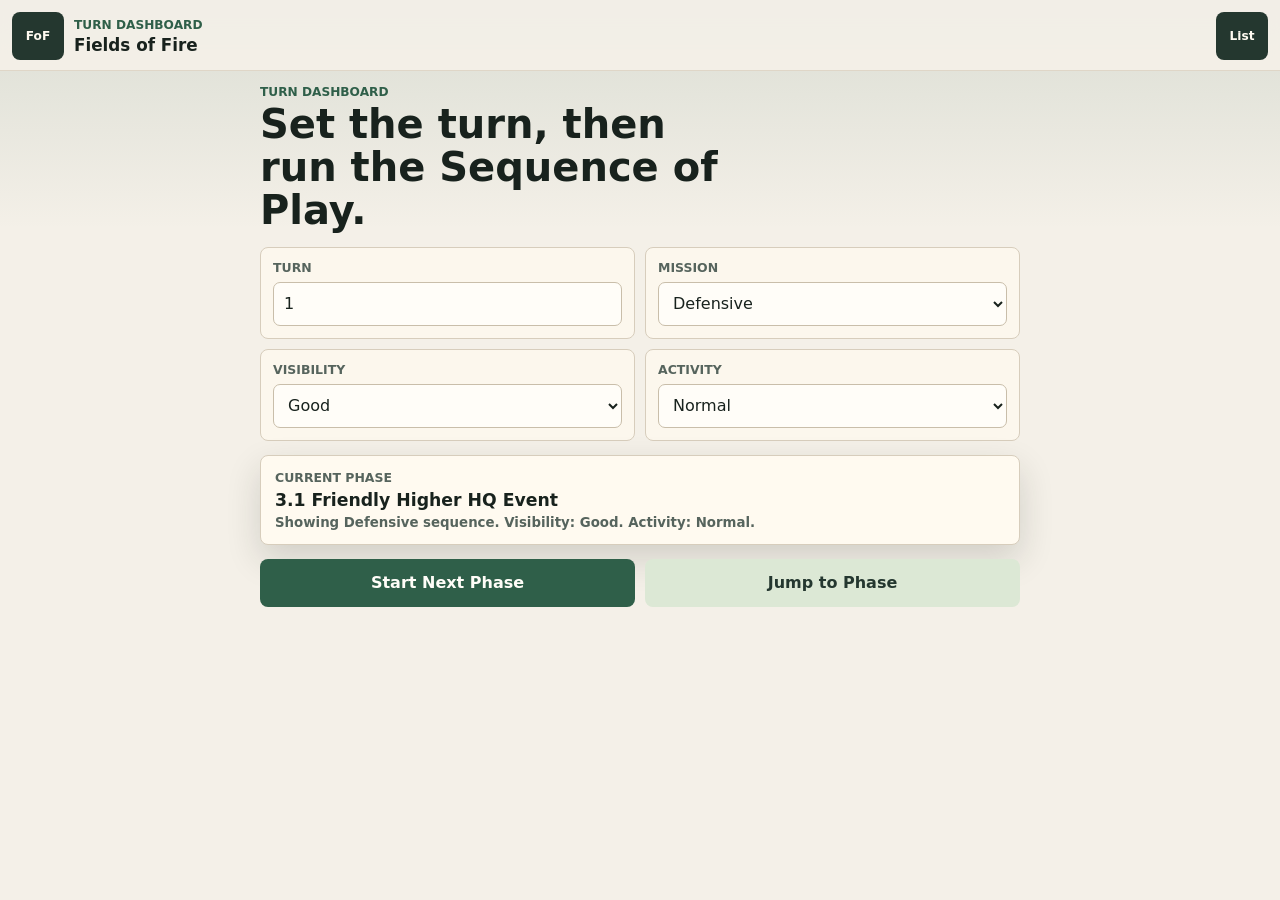
==== index.html @ 1a223e59 "Convert sequence of play into a series of pages" ====
<!doctype html>
<html lang="en">
  <head>
    <meta charset="utf-8">
    <meta name="viewport" content="width=device-width, initial-scale=1, viewport-fit=cover">
    <meta name="theme-color" content="#24372f">
    <meta name="apple-mobile-web-app-capable" content="yes">
    <meta name="apple-mobile-web-app-status-bar-style" content="black-translucent">
    <meta name="apple-mobile-web-app-title" content="FoF Aid">
    <meta name="mobile-web-app-capable" content="yes">
    <title>Fields of Fire Turn Aid</title>
    <link rel="manifest" href="manifest.webmanifest">
    <link rel="apple-touch-icon" href="assets/icon.svg">
    <link rel="icon" href="assets/icon.svg" type="image/svg+xml">
    <link rel="stylesheet" href="styles.css">
    <script src="app.js" defer></script>
  </head>
  <body>
    <div class="app-shell">
      <header class="top-bar">
        <button class="icon-button" id="dashboardButton" type="button" aria-label="Open dashboard">
          <span aria-hidden="true">FoF</span>
        </button>
        <div class="phase-meta">
          <p id="phaseKicker">Turn Dashboard</p>
          <h1 id="phaseTitle">Fields of Fire</h1>
        </div>
        <button class="icon-button" id="jumpToggle" type="button" aria-label="Open phase list" aria-expanded="false">
          <span aria-hidden="true">List</span>
        </button>
      </header>

      <main>
        <section class="dashboard" id="dashboard" aria-labelledby="dashboardTitle">
          <div class="dashboard-heading">
            <p class="eyebrow">Turn Dashboard</p>
            <h2 id="dashboardTitle">Set the turn, then run the Sequence of Play.</h2>
          </div>

          <div class="dashboard-grid">
            <label class="field">
              <span>Turn</span>
              <input id="turnInput" inputmode="numeric" min="1" type="number" value="1">
            </label>

            <label class="field">
              <span>Mission</span>
              <select id="missionSelect">
                <option value="defensive">Defensive</option>
                <option value="offensive">Offensive</option>
                <option value="patrol">Combat Patrol</option>
              </select>
            </label>

            <label class="field">
              <span>Visibility</span>
              <select id="visibilitySelect">
                <option>Good</option>
                <option>Limited</option>
                <option>Night</option>
                <option>Smoke / Dust</option>
              </select>
            </label>

            <label class="field">
              <span>Activity</span>
              <select id="activitySelect">
                <option>Normal</option>
                <option>Quiet</option>
                <option>Intense</option>
                <option>Mission Special</option>
              </select>
            </label>
          </div>

          <div class="status-card">
            <span>Current phase</span>
            <strong id="dashboardPhase">3.1 Higher HQ Event</strong>
            <small id="dashboardFilter">Showing Defensive sequence.</small>
          </div>

          <div class="dashboard-actions">
            <button class="primary-action" id="startButton" type="button">Start Next Phase</button>
            <button class="secondary-action" id="referenceButton" type="button">Jump to Phase</button>
          </div>
        </section>

        <section class="phase-view" id="phaseView" hidden aria-live="polite">
          <div class="progress-wrap" aria-label="Phase progress">
            <span id="progressText">Phase 1 of 8</span>
            <div class="progress-track">
              <span id="progressBar"></span>
            </div>
          </div>

          <article class="phase-card">
            <p class="eyebrow" id="phaseNumber">3.1</p>
            <h2 id="taskTitle">Higher HQ Event</h2>
            <p class="task-copy" id="taskCopy"></p>
            <div class="reminder-strip" id="reminderStrip"></div>
            <div class="substeps" id="substeps"></div>
          </article>

          <nav class="phase-controls" aria-label="Phase navigation">
            <button class="secondary-action" id="previousButton" type="button">Previous</button>
            <button class="primary-action" id="nextButton" type="button">Next Phase</button>
          </nav>
        </section>
      </main>

      <aside class="jump-panel" id="jumpPanel" hidden>
        <div class="jump-panel-header">
          <h2>Sequence</h2>
          <button class="text-button" id="closeJumpButton" type="button">Close</button>
        </div>
        <ol id="jumpList"></ol>
      </aside>
    </div>
  </body>
</html>
---- styles.css ----
:root {
  --bg: #f4f0e8;
  --ink: #18221d;
  --muted: #56645d;
  --panel: #fffaf0;
  --line: #d7cdbc;
  --accent: #2f5f49;
  --accent-strong: #24372f;
  --accent-soft: #dce8d5;
  --warning: #77592b;
  --warning-soft: #f1dfba;
  --shadow: 0 14px 34px rgba(29, 37, 32, 0.16);
  font-family: Inter, ui-sans-serif, system-ui, -apple-system, BlinkMacSystemFont, "Segoe UI", sans-serif;
}

* {
  box-sizing: border-box;
}

html {
  min-height: 100%;
  background: var(--bg);
  color: var(--ink);
}

body {
  min-height: 100%;
  margin: 0;
  color: var(--ink);
  background:
    linear-gradient(180deg, rgba(47, 95, 73, 0.13), transparent 230px),
    var(--bg);
}

button,
input,
select {
  font: inherit;
}

button {
  cursor: pointer;
  touch-action: manipulation;
}

.app-shell {
  min-height: 100svh;
  padding: max(12px, env(safe-area-inset-top)) max(12px, env(safe-area-inset-right)) max(18px, env(safe-area-inset-bottom)) max(12px, env(safe-area-inset-left));
}

.top-bar {
  position: sticky;
  top: 0;
  z-index: 3;
  display: grid;
  grid-template-columns: 52px 1fr 52px;
  align-items: center;
  gap: 10px;
  min-height: 64px;
  margin: -12px -12px 14px;
  padding: max(12px, env(safe-area-inset-top)) max(12px, env(safe-area-inset-right)) 10px max(12px, env(safe-area-inset-left));
  background: rgba(244, 240, 232, 0.94);
  border-bottom: 1px solid rgba(215, 205, 188, 0.72);
  backdrop-filter: blur(16px);
}

.phase-meta {
  min-width: 0;
}

.phase-meta p,
.eyebrow {
  margin: 0 0 4px;
  color: var(--accent);
  font-size: 0.76rem;
  font-weight: 800;
  letter-spacing: 0;
  text-transform: uppercase;
}

.phase-meta h1,
.dashboard-heading h2,
.phase-card h2 {
  margin: 0;
  line-height: 1.08;
}

.phase-meta h1 {
  overflow: hidden;
  font-size: 1.05rem;
  text-overflow: ellipsis;
  white-space: nowrap;
}

.icon-button,
.text-button,
.primary-action,
.secondary-action {
  min-height: 48px;
  border: 0;
  border-radius: 8px;
  font-weight: 800;
}

.icon-button {
  width: 52px;
  color: var(--panel);
  background: var(--accent-strong);
  font-size: 0.76rem;
}

.dashboard,
.phase-view {
  max-width: 760px;
  margin: 0 auto;
}

.dashboard {
  display: grid;
  gap: 14px;
}

.dashboard-heading h2 {
  max-width: 12em;
  font-size: clamp(1.6rem, 9vw, 2.5rem);
}

.dashboard-grid {
  display: grid;
  grid-template-columns: 1fr;
  gap: 10px;
}

.field {
  display: grid;
  gap: 7px;
  padding: 12px;
  background: rgba(255, 250, 240, 0.76);
  border: 1px solid var(--line);
  border-radius: 8px;
}

.field span,
.status-card span {
  color: var(--muted);
  font-size: 0.78rem;
  font-weight: 800;
  text-transform: uppercase;
}

.field input,
.field select {
  width: 100%;
  min-height: 44px;
  padding: 8px 10px;
  color: var(--ink);
  background: #fffdf8;
  border: 1px solid #c9beaa;
  border-radius: 7px;
}

.status-card,
.phase-card {
  background: var(--panel);
  border: 1px solid var(--line);
  border-radius: 8px;
  box-shadow: var(--shadow);
}

.status-card {
  display: grid;
  gap: 5px;
  padding: 14px;
}

.status-card strong {
  font-size: 1.08rem;
}

.status-card small {
  color: var(--muted);
  font-weight: 650;
}

.dashboard-actions,
.phase-controls {
  display: grid;
  grid-template-columns: 1fr;
  gap: 10px;
}

.primary-action,
.secondary-action {
  width: 100%;
  padding: 13px 16px;
}

.primary-action {
  color: #fffdf8;
  background: var(--accent);
}

.secondary-action,
.text-button {
  color: var(--accent-strong);
  background: var(--accent-soft);
}

.progress-wrap {
  display: grid;
  gap: 8px;
  margin-bottom: 12px;
  color: var(--muted);
  font-size: 0.86rem;
  font-weight: 800;
}

.progress-track {
  height: 9px;
  overflow: hidden;
  background: #ded6c8;
  border-radius: 999px;
}

.progress-track span {
  display: block;
  width: 10%;
  height: 100%;
  background: var(--accent);
  border-radius: inherit;
  transition: width 160ms ease;
}

.phase-card {
  padding: 16px;
}

.phase-card h2 {
  font-size: clamp(1.7rem, 9vw, 2.6rem);
}

.task-copy {
  margin: 14px 0 0;
  color: #29342f;
  font-size: 1.08rem;
  line-height: 1.45;
}

.reminder-strip {
  margin: 16px 0 0;
  padding: 12px;
  color: #352711;
  background: var(--warning-soft);
  border-left: 5px solid var(--warning);
  border-radius: 7px;
  font-weight: 760;
  line-height: 1.35;
}

.substeps {
  display: grid;
  gap: 8px;
  margin-top: 16px;
}

.substep {
  display: grid;
  gap: 4px;
  padding: 11px 12px;
  background: #fffdf8;
  border: 1px solid var(--line);
  border-radius: 8px;
}

.substep strong {
  font-size: 0.98rem;
}

.substep span {
  color: var(--muted);
  font-size: 0.92rem;
  line-height: 1.32;
}

.detail-block {
  padding: 10px 12px;
  background: #f7f2e8;
  border: 1px dashed #c8bca8;
  border-radius: 8px;
}

.detail-block summary {
  min-height: 32px;
  color: var(--accent-strong);
  font-weight: 850;
  cursor: pointer;
}

.detail-block p {
  margin: 8px 0 0;
  color: var(--muted);
  font-size: 0.92rem;
  line-height: 1.36;
}

.phase-controls {
  position: sticky;
  bottom: 0;
  margin: 12px -12px -18px;
  padding: 10px max(12px, env(safe-area-inset-right)) max(14px, env(safe-area-inset-bottom)) max(12px, env(safe-area-inset-left));
  background: rgba(244, 240, 232, 0.94);
  border-top: 1px solid rgba(215, 205, 188, 0.82);
  backdrop-filter: blur(16px);
}

.jump-panel {
  position: fixed;
  inset: 0;
  z-index: 10;
  display: grid;
  grid-template-rows: auto 1fr;
  padding: max(14px, env(safe-area-inset-top)) max(12px, env(safe-area-inset-right)) max(14px, env(safe-area-inset-bottom)) max(12px, env(safe-area-inset-left));
  background: rgba(24, 34, 29, 0.96);
  color: #fffdf8;
}

.jump-panel[hidden],
.phase-view[hidden],
.dashboard[hidden] {
  display: none;
}

.jump-panel-header {
  display: flex;
  align-items: center;
  justify-content: space-between;
  gap: 12px;
  margin-bottom: 12px;
}

.jump-panel h2 {
  margin: 0;
}

.jump-panel ol {
  display: grid;
  gap: 8px;
  min-height: 0;
  margin: 0;
  padding: 0;
  overflow: auto;
  list-style: none;
}

.jump-panel li {
  margin: 0;
}

.jump-panel button {
  width: 100%;
  min-height: 52px;
  padding: 12px;
  color: var(--ink);
  text-align: left;
  background: #fffaf0;
  border: 1px solid #eadfcf;
  border-radius: 8px;
}

.jump-panel button[aria-current="step"] {
  outline: 3px solid #9fc7ab;
}

.skip-note {
  color: #f7d99a;
  font-size: 0.84rem;
}

@media (min-width: 520px) {
  .dashboard-grid {
    grid-template-columns: repeat(2, minmax(0, 1fr));
  }

  .dashboard-actions,
  .phase-controls {
    grid-template-columns: 1fr 1fr;
  }
}

@media (orientation: landscape) and (max-height: 520px) {
  .top-bar {
    min-height: 56px;
    margin-bottom: 10px;
  }

  .dashboard-heading h2,
  .phase-card h2 {
    font-size: 1.55rem;
  }

  .phase-card {
    min-height: auto;
    padding: 12px;
  }

  .task-copy {
    margin-top: 8px;
    font-size: 0.98rem;
  }

  .reminder-strip,
  .substeps {
    margin-top: 10px;
  }
}
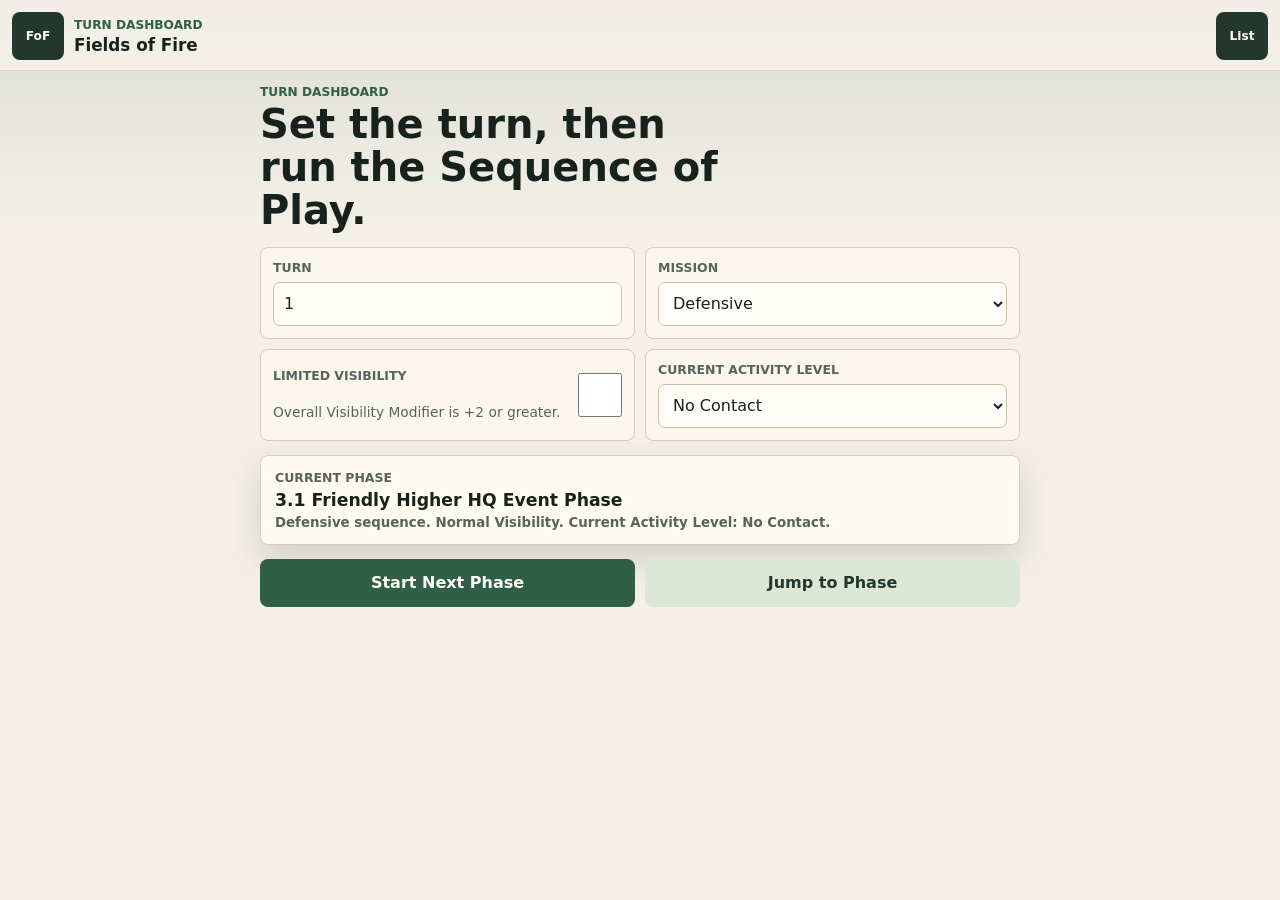
==== commit 0bebf08a: "[agent] Complete sequence of play workflow" ====
--- a/index.html
+++ b/index.html
@@ -48,28 +48,19 @@
               <select id="missionSelect">
                 <option value="defensive">Defensive</option>
                 <option value="offensive">Offensive</option>
-                <option value="patrol">Combat Patrol</option>
+                <option value="combatPatrol">Combat Patrol</option>
               </select>
             </label>
 
-            <label class="field">
-              <span>Visibility</span>
-              <select id="visibilitySelect">
-                <option>Good</option>
-                <option>Limited</option>
-                <option>Night</option>
-                <option>Smoke / Dust</option>
-              </select>
+            <label class="field check-field">
+              <span>Limited Visibility</span>
+              <input id="limitedVisibilityInput" type="checkbox">
+              <small>Overall Visibility Modifier is +2 or greater.</small>
             </label>
 
             <label class="field">
-              <span>Activity</span>
-              <select id="activitySelect">
-                <option>Normal</option>
-                <option>Quiet</option>
-                <option>Intense</option>
-                <option>Mission Special</option>
-              </select>
+              <span>Current Activity Level</span>
+              <select id="activitySelect"></select>
             </label>
           </div>
 
@@ -91,6 +82,19 @@
             <div class="progress-track">
               <span id="progressBar"></span>
             </div>
+            <div class="state-chips" id="stateChips"></div>
+          </div>
+
+          <div class="phase-state-controls">
+            <label class="field">
+              <span>Current Activity Level</span>
+              <select id="phaseActivitySelect"></select>
+            </label>
+            <label class="field check-field">
+              <span>Limited Visibility</span>
+              <input id="phaseVisibilityInput" type="checkbox">
+              <small>Overall Visibility Modifier is +2 or greater.</small>
+            </label>
           </div>
 
           <article class="phase-card">
@@ -98,6 +102,7 @@
             <h2 id="taskTitle">Higher HQ Event</h2>
             <p class="task-copy" id="taskCopy"></p>
             <div class="reminder-strip" id="reminderStrip"></div>
+            <div class="global-reminder" id="globalReminder"></div>
             <div class="substeps" id="substeps"></div>
           </article>
 
--- a/styles.css
+++ b/styles.css
@@ -9,6 +9,7 @@
   --accent-soft: #dce8d5;
   --warning: #77592b;
   --warning-soft: #f1dfba;
+  --danger-soft: #f4e2d7;
   --shadow: 0 14px 34px rgba(29, 37, 32, 0.16);
   font-family: Inter, ui-sans-serif, system-ui, -apple-system, BlinkMacSystemFont, "Segoe UI", sans-serif;
 }
@@ -115,6 +116,10 @@
   margin: 0 auto;
 }
 
+.phase-view {
+  padding-bottom: calc(112px + env(safe-area-inset-bottom));
+}
+
 .dashboard {
   display: grid;
   gap: 14px;
@@ -125,10 +130,15 @@
   font-size: clamp(1.6rem, 9vw, 2.5rem);
 }
 
-.dashboard-grid {
+.dashboard-grid,
+.phase-state-controls {
   display: grid;
   grid-template-columns: 1fr;
   gap: 10px;
+}
+
+.phase-state-controls {
+  margin-bottom: 12px;
 }
 
 .field {
@@ -159,6 +169,34 @@
   border-radius: 7px;
 }
 
+.field input[type="checkbox"] {
+  width: 44px;
+  height: 44px;
+  margin: 0;
+  accent-color: var(--accent);
+}
+
+.field small {
+  color: var(--muted);
+  font-size: 0.86rem;
+  line-height: 1.25;
+}
+
+.check-field {
+  grid-template-columns: 1fr auto;
+  align-items: center;
+}
+
+.check-field span,
+.check-field small {
+  grid-column: 1;
+}
+
+.check-field input {
+  grid-column: 2;
+  grid-row: 1 / span 2;
+}
+
 .status-card,
 .phase-card {
   background: var(--panel);
@@ -231,76 +269,194 @@
   transition: width 160ms ease;
 }
 
+.state-chips {
+  display: flex;
+  flex-wrap: wrap;
+  gap: 7px;
+}
+
+.state-chip {
+  min-height: 30px;
+  padding: 6px 9px;
+  color: var(--accent-strong);
+  background: rgba(220, 232, 213, 0.86);
+  border: 1px solid #c3d5bd;
+  border-radius: 999px;
+  font-size: 0.78rem;
+  font-weight: 850;
+  line-height: 1.15;
+}
+
 .phase-card {
   padding: 16px;
 }
 
 .phase-card h2 {
-  font-size: clamp(1.7rem, 9vw, 2.6rem);
+  font-size: clamp(1.45rem, 8vw, 2.25rem);
 }
 
 .task-copy {
+  margin: 12px 0 0;
+  color: #29342f;
+  font-size: 1rem;
+  line-height: 1.42;
+}
+
+.reminder-strip,
+.global-reminder {
   margin: 14px 0 0;
-  color: #29342f;
-  font-size: 1.08rem;
-  line-height: 1.45;
+  padding: 12px;
+  border-radius: 7px;
+  font-weight: 760;
+  line-height: 1.35;
 }
 
 .reminder-strip {
-  margin: 16px 0 0;
-  padding: 12px;
   color: #352711;
   background: var(--warning-soft);
   border-left: 5px solid var(--warning);
-  border-radius: 7px;
-  font-weight: 760;
-  line-height: 1.35;
+}
+
+.global-reminder {
+  color: #1f3428;
+  background: #e7efe1;
+  border-left: 5px solid var(--accent);
 }
 
 .substeps {
   display: grid;
+  gap: 0;
+  margin-top: 16px;
+}
+
+.phase-group {
+  padding: 13px 0;
+  border-top: 1px solid var(--line);
+}
+
+.phase-group:first-child {
+  padding-top: 0;
+  border-top: 0;
+}
+
+.phase-group h3 {
+  margin: 0;
+  color: var(--accent-strong);
+  font-size: 0.95rem;
+  line-height: 1.18;
+}
+
+.do-now {
+  margin: 6px 0 10px;
+  color: var(--ink);
+  font-weight: 850;
+  line-height: 1.32;
+}
+
+.checklist {
+  display: grid;
   gap: 8px;
-  margin-top: 16px;
-}
-
-.substep {
-  display: grid;
-  gap: 4px;
-  padding: 11px 12px;
+}
+
+.check-row {
+  display: grid;
+  grid-template-columns: 28px 1fr;
+  align-items: start;
+  gap: 10px;
+  width: 100%;
+  min-height: 44px;
+  padding: 10px;
+  color: var(--ink);
+  text-align: left;
   background: #fffdf8;
   border: 1px solid var(--line);
   border-radius: 8px;
 }
 
-.substep strong {
-  font-size: 0.98rem;
-}
-
-.substep span {
+.check-row.is-checked {
+  background: #edf4e8;
+  border-color: #abc7a1;
+}
+
+.check-marker {
+  display: grid;
+  place-items: center;
+  width: 24px;
+  height: 24px;
+  margin-top: 1px;
+  color: #fffdf8;
+  background: #fffdf8;
+  border: 2px solid #9b8f7b;
+  border-radius: 6px;
+  font-size: 0.92rem;
+  font-weight: 900;
+}
+
+.is-checked .check-marker {
+  background: var(--accent);
+  border-color: var(--accent);
+}
+
+.check-copy {
+  display: grid;
+  gap: 4px;
+  min-width: 0;
+}
+
+.check-copy strong {
+  font-size: 0.94rem;
+  line-height: 1.24;
+}
+
+.check-copy span {
   color: var(--muted);
-  font-size: 0.92rem;
+  font-size: 0.88rem;
   line-height: 1.32;
 }
 
-.detail-block {
-  padding: 10px 12px;
-  background: #f7f2e8;
-  border: 1px dashed #c8bca8;
-  border-radius: 8px;
-}
-
-.detail-block summary {
-  min-height: 32px;
-  color: var(--accent-strong);
+.is-checked .check-copy strong {
+  text-decoration: line-through;
+  text-decoration-thickness: 2px;
+}
+
+.phase-group.is-skipped {
+  margin: 8px 0;
+  padding: 12px;
+  color: #6f5c44;
+  background: var(--danger-soft);
+  border: 1px dashed #b88c72;
+  border-radius: 8px;
+}
+
+.phase-group.is-skipped h3,
+.phase-group.is-skipped .do-now {
+  color: #6f4c36;
+}
+
+.check-row.is-skipped-row {
+  color: #6f5c44;
+  background: var(--danger-soft);
+  border-style: dashed;
+  border-color: #b88c72;
+  cursor: default;
+}
+
+.is-skipped-row .check-marker {
+  color: #6f4c36;
+  background: transparent;
+  border-color: #b88c72;
+}
+
+.is-skipped-row .check-copy strong,
+.is-skipped-row .check-copy span {
+  color: #6f4c36;
+}
+
+.skip-reason {
+  margin: 0;
+  color: #6f4c36;
+  font-size: 0.9rem;
   font-weight: 850;
-  cursor: pointer;
-}
-
-.detail-block p {
-  margin: 8px 0 0;
-  color: var(--muted);
-  font-size: 0.92rem;
-  line-height: 1.36;
 }
 
 .phase-controls {
@@ -357,6 +513,8 @@
 }
 
 .jump-panel button {
+  display: grid;
+  gap: 4px;
   width: 100%;
   min-height: 52px;
   padding: 12px;
@@ -367,17 +525,34 @@
   border-radius: 8px;
 }
 
+.jump-panel button span {
+  font-weight: 850;
+}
+
+.jump-panel button small {
+  color: var(--muted);
+  font-size: 0.8rem;
+  font-weight: 700;
+}
+
 .jump-panel button[aria-current="step"] {
   outline: 3px solid #9fc7ab;
 }
 
 .skip-note {
+  min-height: 52px;
+  padding: 12px;
   color: #f7d99a;
+  background: rgba(255, 250, 240, 0.08);
+  border: 1px dashed rgba(247, 217, 154, 0.58);
+  border-radius: 8px;
   font-size: 0.84rem;
+  font-weight: 800;
 }
 
 @media (min-width: 520px) {
-  .dashboard-grid {
+  .dashboard-grid,
+  .phase-state-controls {
     grid-template-columns: repeat(2, minmax(0, 1fr));
   }
 
@@ -395,7 +570,7 @@
 
   .dashboard-heading h2,
   .phase-card h2 {
-    font-size: 1.55rem;
+    font-size: 1.45rem;
   }
 
   .phase-card {
@@ -405,10 +580,11 @@
 
   .task-copy {
     margin-top: 8px;
-    font-size: 0.98rem;
+    font-size: 0.96rem;
   }
 
   .reminder-strip,
+  .global-reminder,
   .substeps {
     margin-top: 10px;
   }
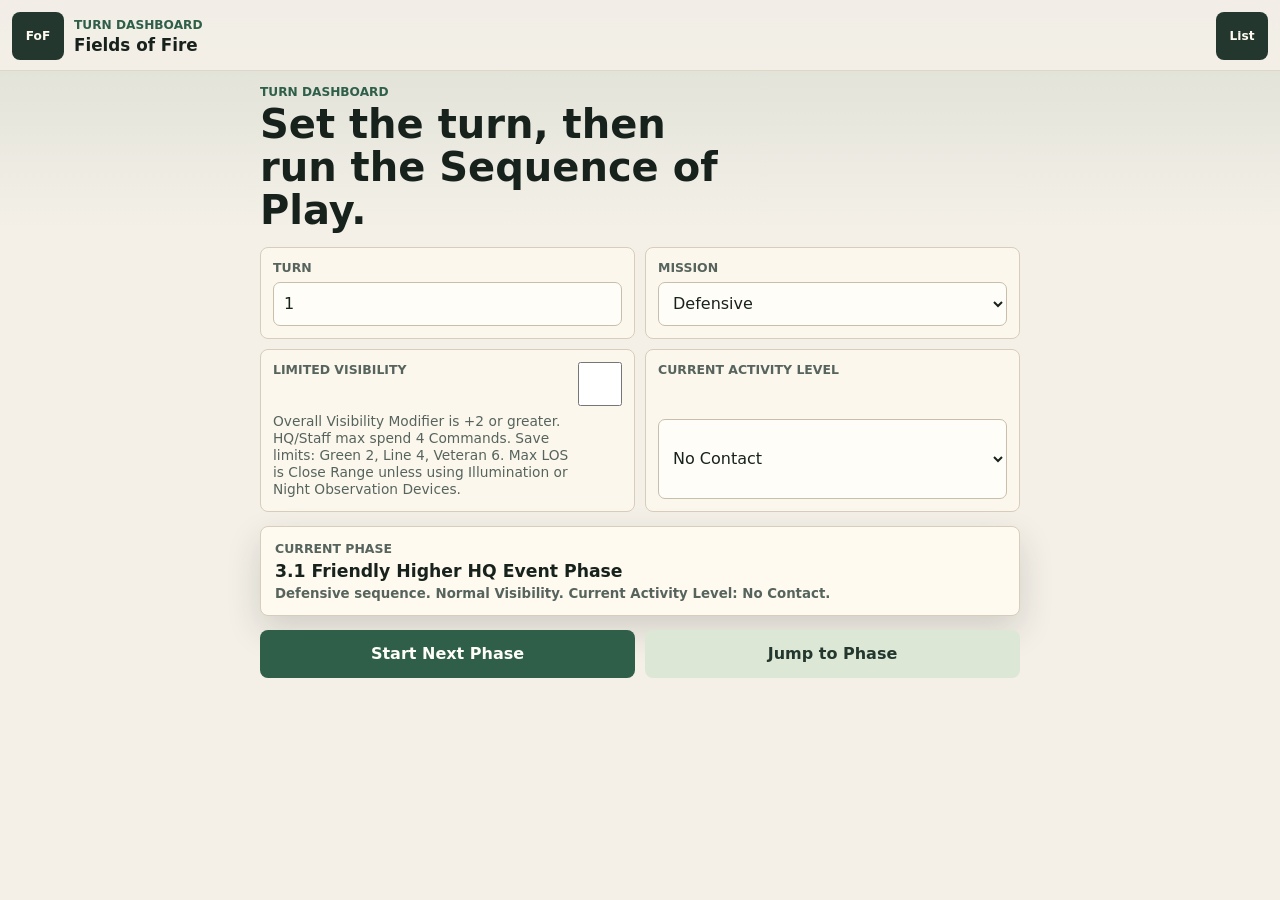
==== commit 41ca24ce: "[agent] Remove duplicate phase summary blocks" ====
--- a/index.html
+++ b/index.html
@@ -55,7 +55,7 @@
             <label class="field check-field">
               <span>Limited Visibility</span>
               <input id="limitedVisibilityInput" type="checkbox">
-              <small>Overall Visibility Modifier is +2 or greater.</small>
+              <small>Overall Visibility Modifier is +2 or greater. HQ/Staff max spend 4 Commands. Save limits: Green 2, Line 4, Veteran 6. Max LOS is Close Range unless using Illumination or Night Observation Devices.</small>
             </label>
 
             <label class="field">
@@ -93,15 +93,13 @@
             <label class="field check-field">
               <span>Limited Visibility</span>
               <input id="phaseVisibilityInput" type="checkbox">
-              <small>Overall Visibility Modifier is +2 or greater.</small>
+              <small>Overall Visibility Modifier is +2 or greater. HQ/Staff max spend 4 Commands. Save limits: Green 2, Line 4, Veteran 6. Max LOS is Close Range unless using Illumination or Night Observation Devices.</small>
             </label>
           </div>
 
           <article class="phase-card">
             <p class="eyebrow" id="phaseNumber">3.1</p>
             <h2 id="taskTitle">Higher HQ Event</h2>
-            <p class="task-copy" id="taskCopy"></p>
-            <div class="reminder-strip" id="reminderStrip"></div>
             <div class="global-reminder" id="globalReminder"></div>
             <div class="substeps" id="substeps"></div>
           </article>
--- a/styles.css
+++ b/styles.css
@@ -10,6 +10,9 @@
   --warning: #77592b;
   --warning-soft: #f1dfba;
   --danger-soft: #f4e2d7;
+  --disabled-soft: #ece8df;
+  --disabled-line: #beb7aa;
+  --disabled-ink: #746e64;
   --shadow: 0 14px 34px rgba(29, 37, 32, 0.16);
   font-family: Inter, ui-sans-serif, system-ui, -apple-system, BlinkMacSystemFont, "Segoe UI", sans-serif;
 }
@@ -184,7 +187,7 @@
 
 .check-field {
   grid-template-columns: 1fr auto;
-  align-items: center;
+  align-items: start;
 }
 
 .check-field span,
@@ -194,7 +197,8 @@
 
 .check-field input {
   grid-column: 2;
-  grid-row: 1 / span 2;
+  grid-row: 1;
+  justify-self: end;
 }
 
 .status-card,
@@ -295,32 +299,15 @@
   font-size: clamp(1.45rem, 8vw, 2.25rem);
 }
 
-.task-copy {
-  margin: 12px 0 0;
-  color: #29342f;
-  font-size: 1rem;
-  line-height: 1.42;
-}
-
-.reminder-strip,
 .global-reminder {
   margin: 14px 0 0;
   padding: 12px;
   border-radius: 7px;
-  font-weight: 760;
-  line-height: 1.35;
-}
-
-.reminder-strip {
-  color: #352711;
-  background: var(--warning-soft);
-  border-left: 5px solid var(--warning);
-}
-
-.global-reminder {
   color: #1f3428;
   background: #e7efe1;
   border-left: 5px solid var(--accent);
+  font-weight: 760;
+  line-height: 1.35;
 }
 
 .substeps {
@@ -420,43 +407,35 @@
 }
 
 .phase-group.is-skipped {
-  margin: 8px 0;
-  padding: 12px;
-  color: #6f5c44;
-  background: var(--danger-soft);
-  border: 1px dashed #b88c72;
-  border-radius: 8px;
+  color: var(--disabled-ink);
 }
 
 .phase-group.is-skipped h3,
 .phase-group.is-skipped .do-now {
-  color: #6f4c36;
+  color: var(--disabled-ink);
+}
+
+.phase-group.is-skipped .checklist {
+  margin-top: 8px;
 }
 
 .check-row.is-skipped-row {
-  color: #6f5c44;
-  background: var(--danger-soft);
+  color: var(--disabled-ink);
+  background: var(--disabled-soft);
   border-style: dashed;
-  border-color: #b88c72;
+  border-color: var(--disabled-line);
   cursor: default;
 }
 
 .is-skipped-row .check-marker {
-  color: #6f4c36;
+  color: var(--disabled-ink);
   background: transparent;
-  border-color: #b88c72;
+  border-color: var(--disabled-line);
 }
 
 .is-skipped-row .check-copy strong,
 .is-skipped-row .check-copy span {
-  color: #6f4c36;
-}
-
-.skip-reason {
-  margin: 0;
-  color: #6f4c36;
-  font-size: 0.9rem;
-  font-weight: 850;
+  color: var(--disabled-ink);
 }
 
 .phase-controls {
@@ -578,12 +557,6 @@
     padding: 12px;
   }
 
-  .task-copy {
-    margin-top: 8px;
-    font-size: 0.96rem;
-  }
-
-  .reminder-strip,
   .global-reminder,
   .substeps {
     margin-top: 10px;
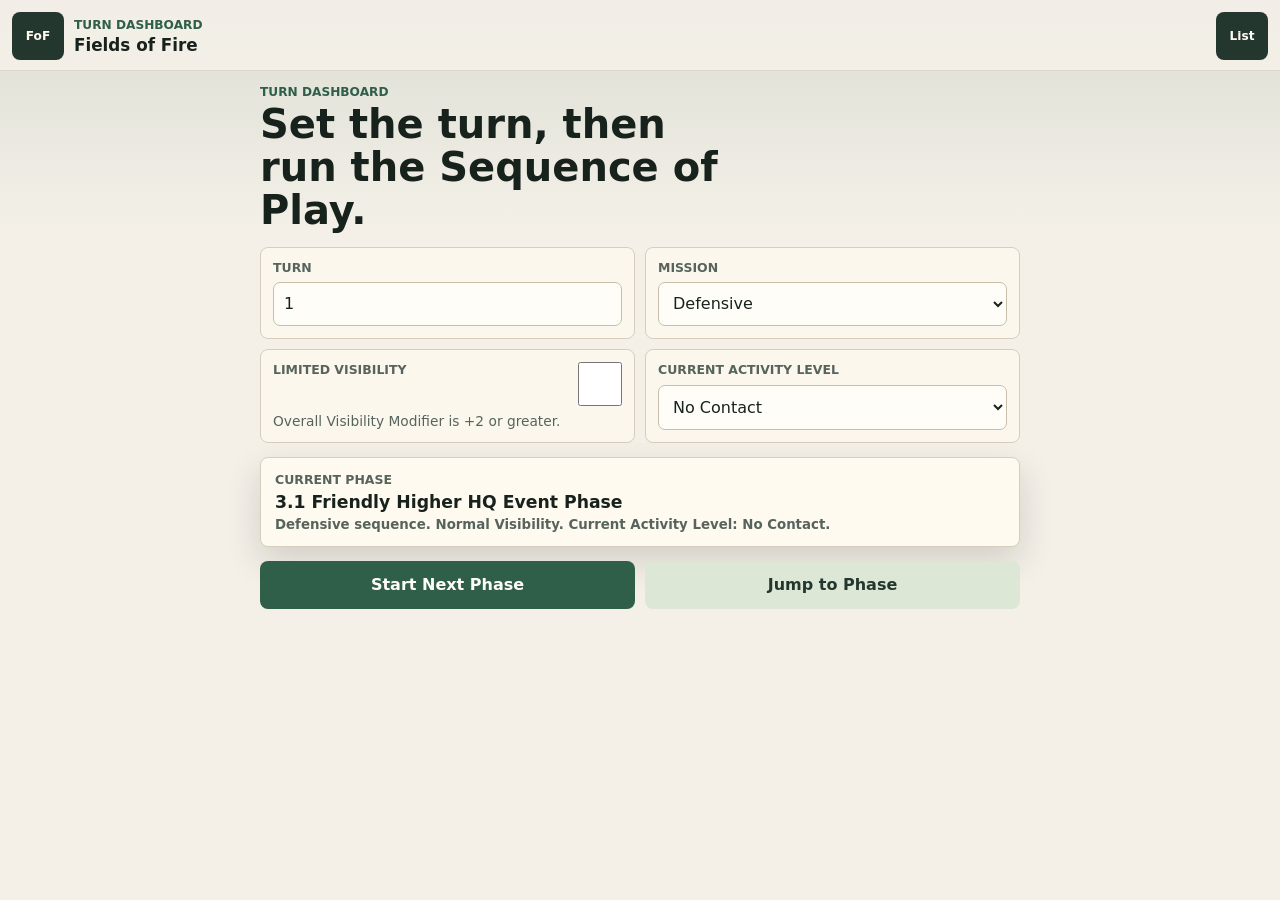
==== commit 736387bb: "[agent] Split friendly command segments" ====
--- a/index.html
+++ b/index.html
@@ -55,7 +55,7 @@
             <label class="field check-field">
               <span>Limited Visibility</span>
               <input id="limitedVisibilityInput" type="checkbox">
-              <small>Overall Visibility Modifier is +2 or greater. HQ/Staff max spend 4 Commands. Save limits: Green 2, Line 4, Veteran 6. Max LOS is Close Range unless using Illumination or Night Observation Devices.</small>
+              <small id="dashboardVisibilityHelp">Overall Visibility Modifier is +2 or greater.</small>
             </label>
 
             <label class="field">
@@ -93,7 +93,7 @@
             <label class="field check-field">
               <span>Limited Visibility</span>
               <input id="phaseVisibilityInput" type="checkbox">
-              <small>Overall Visibility Modifier is +2 or greater. HQ/Staff max spend 4 Commands. Save limits: Green 2, Line 4, Veteran 6. Max LOS is Close Range unless using Illumination or Night Observation Devices.</small>
+              <small id="phaseVisibilityHelp">Overall Visibility Modifier is +2 or greater.</small>
             </label>
           </div>
 
--- a/styles.css
+++ b/styles.css
@@ -333,16 +333,10 @@
   line-height: 1.18;
 }
 
-.do-now {
-  margin: 6px 0 10px;
-  color: var(--ink);
-  font-weight: 850;
-  line-height: 1.32;
-}
-
 .checklist {
   display: grid;
   gap: 8px;
+  margin-top: 10px;
 }
 
 .check-row {
@@ -410,8 +404,7 @@
   color: var(--disabled-ink);
 }
 
-.phase-group.is-skipped h3,
-.phase-group.is-skipped .do-now {
+.phase-group.is-skipped h3 {
   color: var(--disabled-ink);
 }
 
